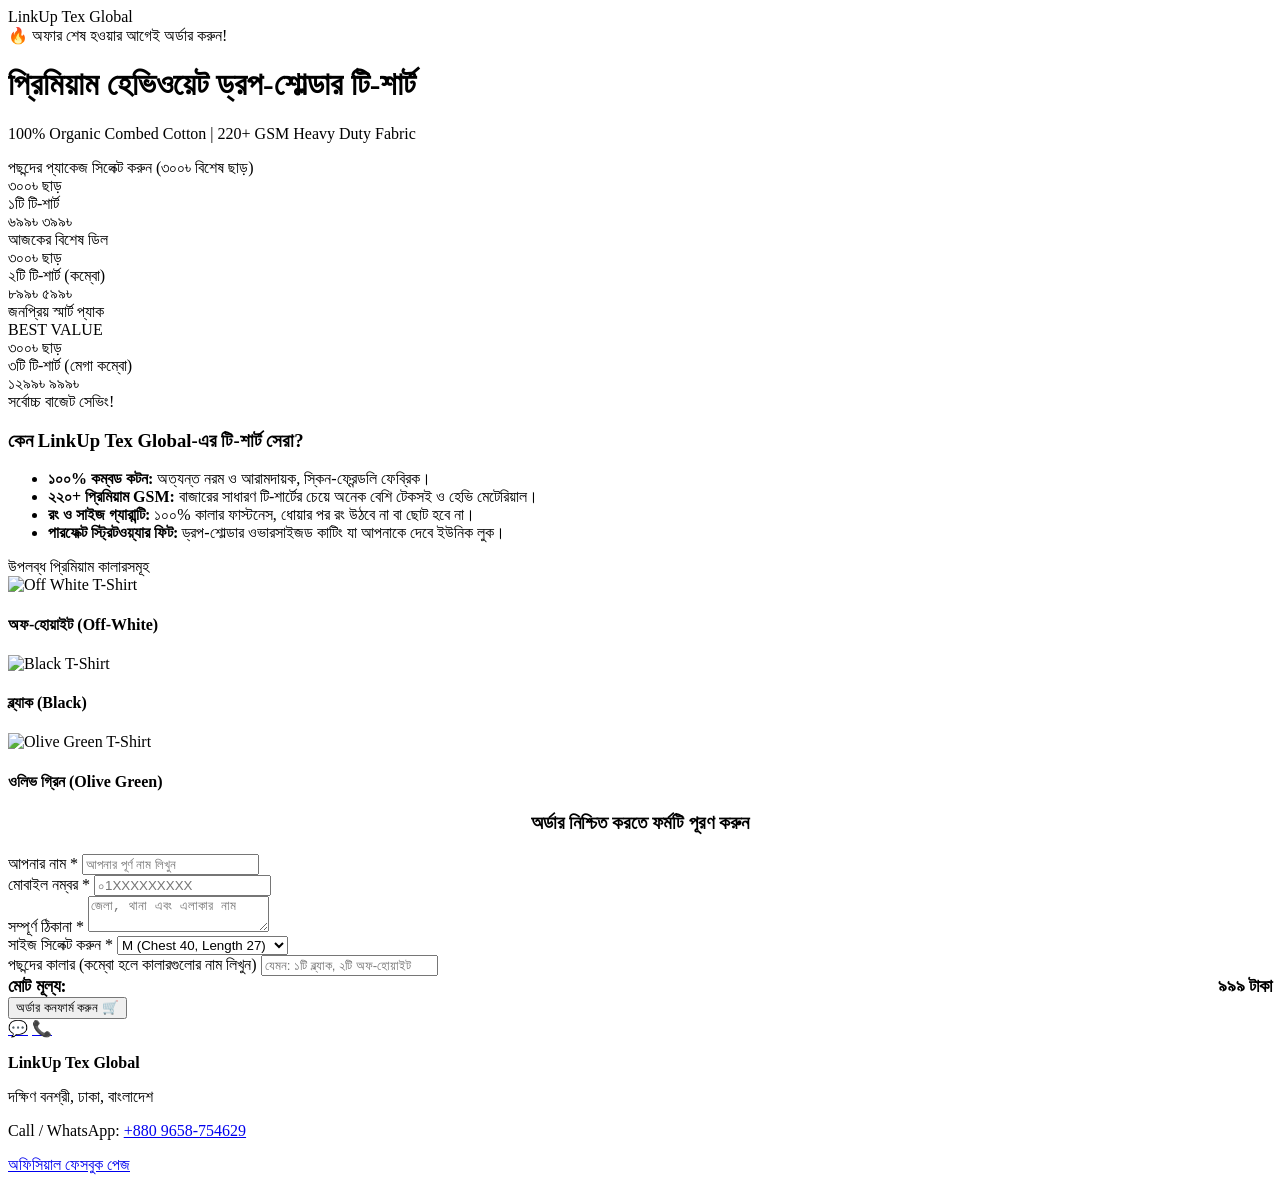
==== index.html @ 5db1b97b "Add files via upload" ====
<!DOCTYPE html>
<html lang="bn">
<head>
    <meta charset="UTF-8">
    <meta name="viewport" content="width=device-width, initial-scale=1.0">
    <title>LinkUp Tex Global | Premium Drop Shoulder T-Shirt</title>
    <link href="https://fonts.googleapis.com/css2?family=Hind+Siliguri:wght@400;600;700&display=swap" rel="stylesheet">
    <link rel="stylesheet" href="styles.css">
</head>
<body>

    <div class="header">
        <div class="logo">LinkUp Tex <span>Global</span></div>
    </div>

    <div class="hero">
        <span class="badge">🔥 অফার শেষ হওয়ার আগেই অর্ডার করুন!</span>
        <h1>প্রিমিয়াম হেভিওয়েট ড্রপ-শোল্ডার টি-শার্ট</h1>
        <p>100% Organic Combed Cotton | 220+ GSM Heavy Duty Fabric</p>
    </div>

    <div class="container">
        
        <!-- Offers Grid with Regular Price & Discount -->
        <div class="section-title">পছন্দের প্যাকেজ সিলেক্ট করুন (৩০০৳ বিশেষ ছাড়)</div>
        <div class="offers-grid">
            <div class="offer-card" onclick="selectOffer(1, 399, this)">
                <div class="discount-badge">৩০০৳ ছাড়</div>
                <div class="offer-title">১টি টি-শার্ট</div>
                <div class="price-box">
                    <span class="regular-price">৬৯৯৳</span>
                    <span class="offer-price">৩৯৯৳</span>
                </div>
                <div class="offer-save">আজকের বিশেষ ডিল</div>
            </div>

            <div class="offer-card" onclick="selectOffer(2, 599, this)">
                <div class="discount-badge">৩০০৳ ছাড়</div>
                <div class="offer-title">২টি টি-শার্ট (কম্বো)</div>
                <div class="price-box">
                    <span class="regular-price">৮৯৯৳</span>
                    <span class="offer-price">৫৯৯৳</span>
                </div>
                <div class="offer-save">জনপ্রিয় স্মার্ট প্যাক</div>
            </div>

            <div class="offer-card active" onclick="selectOffer(3, 999, this)">
                <div class="popular-tag">BEST VALUE</div>
                <div class="discount-badge">৩০০৳ ছাড়</div>
                <div class="offer-title">৩টি টি-শার্ট (মেগা কম্বো)</div>
                <div class="price-box">
                    <span class="regular-price">১২৯৯৳</span>
                    <span class="offer-price">৯৯৯৳</span>
                </div>
                <div class="offer-save">সর্বোচ্চ বাজেট সেভিং!</div>
            </div>
        </div>

        <!-- Product Features/Description -->
        <div class="features-box">
            <h3>কেন LinkUp Tex Global-এর টি-শার্ট সেরা?</h3>
            <ul class="feature-list">
                <li><b>১০০% কম্বড কটন:</b> অত্যন্ত নরম ও আরামদায়ক, স্কিন-ফ্রেন্ডলি ফেব্রিক।</li>
                <li><b>২২০+ প্রিমিয়াম GSM:</b> বাজারের সাধারণ টি-শার্টের চেয়ে অনেক বেশি টেকসই ও হেভি মেটেরিয়াল।</li>
                <li><b>রং ও সাইজ গ্যারান্টি:</b> ১০০% কালার ফাস্টনেস, ধোয়ার পর রং উঠবে না বা ছোট হবে না।</li>
                <li><b>পারফেক্ট স্ট্রিটওয়্যার ফিট:</b> ড্রপ-শোল্ডার ওভারসাইজড কাটিং যা আপনাকে দেবে ইউনিক লুক।</li>
            </ul>
        </div>

        <!-- Gallery -->
        <div class="section-title">উপলব্ধ প্রিমিয়াম কালারসমূহ</div>
        <div class="product-gallery">
            <div class="product-card">
                <img src="dropsholder.base.jpg" alt="Off White T-Shirt">
                <h4>অফ-হোয়াইট (Off-White)</h4>
            </div>
            <div class="product-card">
                <img src="dropsholder.black.jpg" alt="Black T-Shirt">
                <h4>ব্ল্যাক (Black)</h4>
            </div>
            <div class="product-card">
                <img src="dropsholder.olive.jpg" alt="Olive Green T-Shirt">
                <h4>ওলিভ গ্রিন (Olive Green)</h4>
            </div>
        </div>

        <!-- Order Form -->
        <div class="form-container" id="orderForm">
            <h3 style="text-align: center; color: var(--primary); margin-bottom: 20px;">অর্ডার নিশ্চিত করতে ফর্মটি পূরণ করুন</h3>
            <form onsubmit="sendToWhatsApp(event)">
                <div class="form-group">
                    <label>আপনার নাম *</label>
                    <input type="text" id="name" placeholder="আপনার পূর্ণ নাম লিখুন" required>
                </div>
                <div class="form-group">
                    <label>মোবাইল নম্বর *</label>
                    <input type="tel" id="phone" placeholder="০1XXXXXXXXX" required>
                </div>
                <div class="form-group">
                    <label>সম্পূর্ণ ঠিকানা *</label>
                    <textarea id="address" rows="2" placeholder="জেলা, থানা এবং এলাকার নাম" required></textarea>
                </div>
                <div class="form-group">
                    <label>সাইজ সিলেক্ট করুন *</label>
                    <select id="size" required>
                        <option value="M (Chest 40, Length 27)">M (Chest 40, Length 27)</option>
                        <option value="L (Chest 42, Length 28)">L (Chest 42, Length 28)</option>
                        <option value="XL (Chest 44, Length 29)">XL (Chest 44, Length 29)</option>
                    </select>
                </div>
                <div class="form-group">
                    <label>পছন্দের কালার (কম্বো হলে কালারগুলোর নাম লিখুন)</label>
                    <input type="text" id="colors" placeholder="যেমন: ১টি ব্ল্যাক, ২টি অফ-হোয়াইট" required>
                </div>

                <div class="summary-box">
                    <div style="display: flex; justify-content: space-between; font-weight: bold; font-size: 18px;">
                        <span>মোট মূল্য:</span>
                        <span id="totalPrice">৯৯৯ টাকা</span>
                    </div>
                </div>

                <button type="submit" class="btn-order">অর্ডার কনফার্ম করুন 🛒</button>
            </form>
        </div>
    </div>

    <!-- Floating Quick Buttons -->
    <div class="floating-buttons">
        <a href="https://wa.me/8809658754629" class="btn-float btn-whatsapp" target="_blank" title="WhatsApp Chat">💬</a>
        <a href="tel:+8809658754629" class="btn-float btn-call" title="Direct Call">📞</a>
    </div>

    <footer>
        <p><strong>LinkUp Tex Global</strong></p>
        <p>দক্ষিণ বনশ্রী, ঢাকা, বাংলাদেশ</p>
        <p>Call / WhatsApp: <a href="tel:+8809658754629">+880 9658-754629</a></p>
        <p style="margin-top: 10px;"><a href="https://www.facebook.com/rayhansikdarr" target="_blank">অফিসিয়াল ফেসবুক পেজ</a></p>
    </footer>

    <script src="script.js"></script>
</body>
</html>
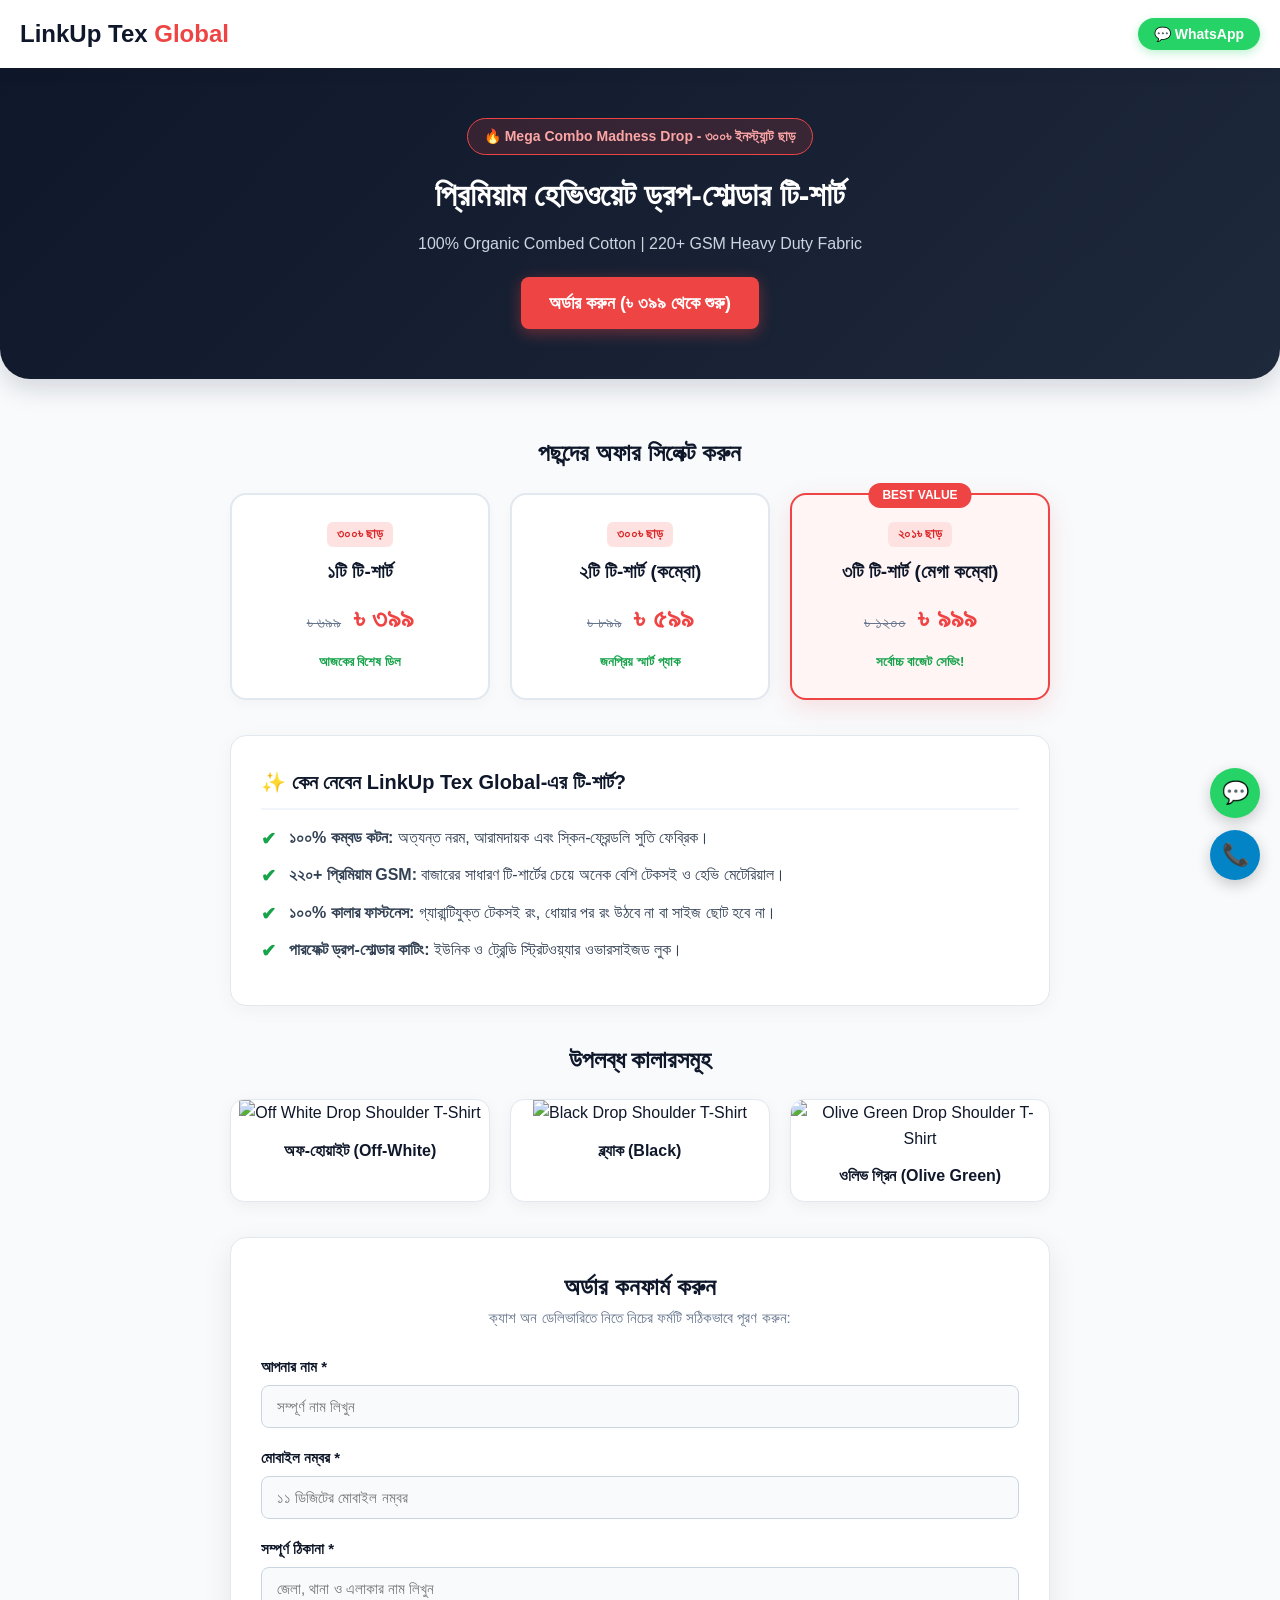
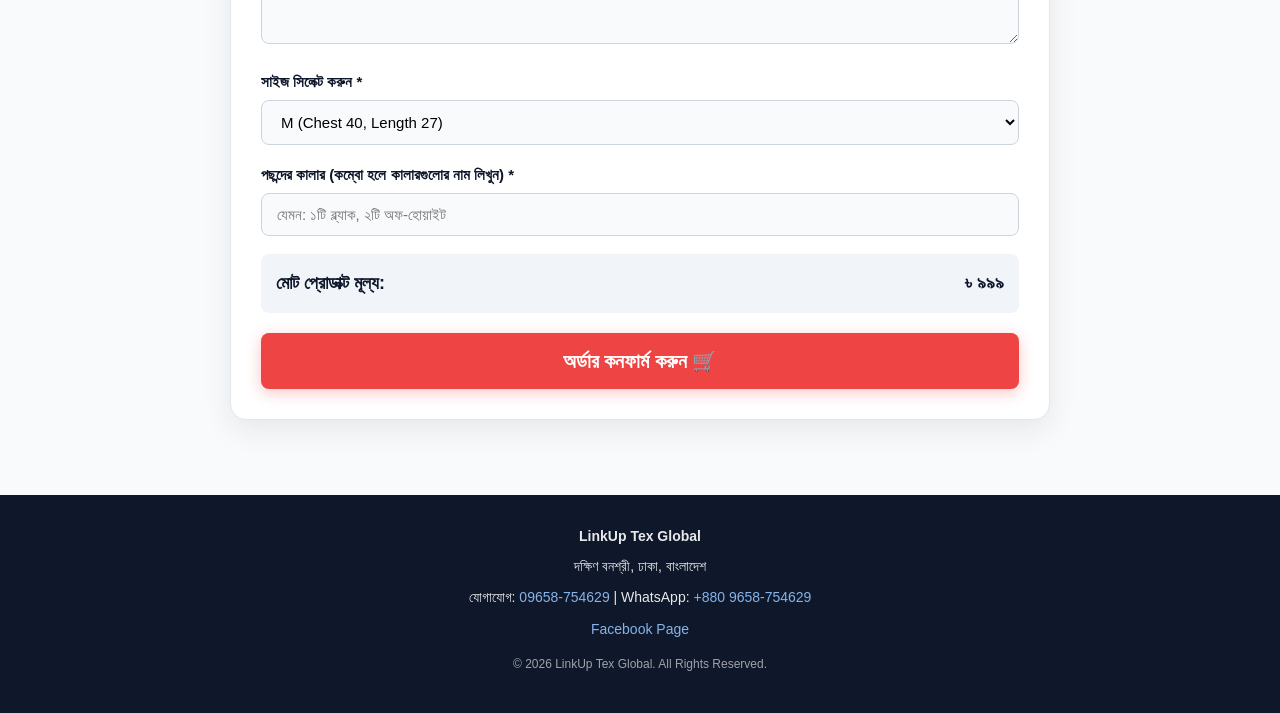
==== commit 67e505c8: "Update index.html" ====
--- a/index.html
+++ b/index.html
@@ -3,141 +3,447 @@
 <head>
     <meta charset="UTF-8">
     <meta name="viewport" content="width=device-width, initial-scale=1.0">
-    <title>LinkUp Tex Global | Premium Drop Shoulder T-Shirt</title>
+    <title>LinkUp Tex Global - Premium Drop Shoulder T-Shirt</title>
     <link href="https://fonts.googleapis.com/css2?family=Hind+Siliguri:wght@400;600;700&display=swap" rel="stylesheet">
-    <link rel="stylesheet" href="styles.css">
+    <style>
+        :root {
+            --primary: #0f172a;
+            --secondary: #1e293b;
+            --accent: #ef4444;
+            --accent-hover: #dc2626;
+            --success: #16a34a;
+            --light-bg: #f8fafc;
+            --card-bg: #ffffff;
+            --text-dark: #0f172a;
+            --text-muted: #64748b;
+        }
+
+        * { margin: 0; padding: 0; box-sizing: border-box; font-family: 'Hind Siliguri', sans-serif; }
+        body { background-color: var(--light-bg); color: var(--text-dark); line-height: 1.6; }
+
+        /* Navigation Bar */
+        .navbar {
+            background: #ffffff;
+            padding: 15px 20px;
+            display: flex;
+            justify-content: space-between;
+            align-items: center;
+            box-shadow: 0 4px 15px rgba(0, 0, 0, 0.05);
+            position: sticky;
+            top: 0;
+            z-index: 1000;
+        }
+        .logo { font-size: 24px; font-weight: 700; color: var(--primary); }
+        .logo span { color: var(--accent); }
+        .wa-btn {
+            background: #25D366;
+            color: white;
+            text-decoration: none;
+            padding: 8px 16px;
+            border-radius: 20px;
+            font-weight: 600;
+            font-size: 14px;
+            box-shadow: 0 3px 10px rgba(37, 211, 102, 0.3);
+            transition: 0.3s;
+        }
+        .wa-btn:hover { background: #1eb854; transform: translateY(-2px); }
+
+        /* Hero Section */
+        .hero {
+            background: linear-gradient(135deg, var(--primary), var(--secondary));
+            color: white;
+            text-align: center;
+            padding: 50px 20px;
+            border-bottom-left-radius: 30px;
+            border-bottom-right-radius: 30px;
+            box-shadow: 0 10px 25px rgba(15, 23, 42, 0.15);
+        }
+        .tagline {
+            background: rgba(239, 68, 68, 0.15);
+            color: #fca5a5;
+            border: 1px solid var(--accent);
+            padding: 6px 16px;
+            border-radius: 20px;
+            font-size: 14px;
+            font-weight: 600;
+            display: inline-block;
+            margin-bottom: 15px;
+        }
+        .hero h1 { font-size: 32px; font-weight: 700; margin-bottom: 10px; color: #ffffff; }
+        .hero p { font-size: 16px; color: #cbd5e1; margin-bottom: 20px; }
+        .btn-primary {
+            background: var(--accent);
+            color: white;
+            text-decoration: none;
+            padding: 12px 28px;
+            border-radius: 8px;
+            font-size: 18px;
+            font-weight: 700;
+            display: inline-block;
+            box-shadow: 0 4px 15px rgba(239, 68, 68, 0.4);
+            transition: 0.3s;
+        }
+        .btn-primary:hover { background: var(--accent-hover); transform: translateY(-2px); }
+
+        .container { max-width: 850px; margin: 0 auto; padding: 25px 15px; }
+
+        /* Offers Grid Section */
+        .section-title {
+            text-align: center;
+            font-size: 24px;
+            font-weight: 700;
+            margin: 30px 0 20px;
+            color: var(--primary);
+            position: relative;
+        }
+
+        .offers-grid {
+            display: grid;
+            grid-template-columns: repeat(auto-fit, minmax(240px, 1fr));
+            gap: 20px;
+            margin-bottom: 35px;
+        }
+        .offer-card {
+            background: var(--card-bg);
+            border: 2px solid #e2e8f0;
+            border-radius: 16px;
+            padding: 25px 15px;
+            text-align: center;
+            cursor: pointer;
+            transition: all 0.3s ease;
+            position: relative;
+            box-shadow: 0 4px 12px rgba(0,0,0,0.03);
+        }
+        .offer-card:hover { transform: translateY(-5px); box-shadow: 0 10px 20px rgba(0,0,0,0.08); }
+        .offer-card.active {
+            border-color: var(--accent);
+            background: #fff5f5;
+            box-shadow: 0 8px 25px rgba(239, 68, 68, 0.15);
+        }
+
+        .popular-badge {
+            position: absolute;
+            top: -12px;
+            left: 50%;
+            transform: translateX(-50%);
+            background: var(--accent);
+            color: white;
+            font-size: 12px;
+            padding: 3px 14px;
+            border-radius: 12px;
+            font-weight: 700;
+        }
+        .discount-tag {
+            background: #fee2e2;
+            color: #dc2626;
+            font-size: 13px;
+            font-weight: 700;
+            padding: 2px 10px;
+            border-radius: 6px;
+            display: inline-block;
+            margin-bottom: 10px;
+        }
+        .offer-title { font-size: 19px; font-weight: 700; color: var(--primary); }
+        .price-box { margin: 10px 0; }
+        .old-price { text-decoration: line-through; color: var(--text-muted); font-size: 16px; margin-right: 8px; }
+        .current-price { font-size: 28px; font-weight: 800; color: var(--accent); }
+        .offer-save { font-size: 13px; color: var(--success); font-weight: 700; }
+
+        /* Features Section */
+        .product-features {
+            background: var(--card-bg);
+            border-radius: 16px;
+            padding: 30px;
+            box-shadow: 0 4px 20px rgba(0,0,0,0.04);
+            margin-bottom: 35px;
+            border: 1px solid #e2e8f0;
+        }
+        .product-features h3 { font-size: 20px; color: var(--primary); margin-bottom: 15px; border-bottom: 2px solid #f1f5f9; padding-bottom: 10px; }
+        .product-features ul { list-style: none; }
+        .product-features ul li {
+            margin-bottom: 12px;
+            font-size: 16px;
+            position: relative;
+            padding-left: 28px;
+            color: #334155;
+        }
+        .product-features ul li::before {
+            content: "✔";
+            position: absolute;
+            left: 0;
+            color: var(--success);
+            font-weight: bold;
+            font-size: 18px;
+        }
+
+        /* Product Gallery */
+        .product-gallery { display: grid; grid-template-columns: repeat(auto-fit, minmax(220px, 1fr)); gap: 20px; margin-bottom: 35px; }
+        .product-card {
+            background: var(--card-bg);
+            border-radius: 14px;
+            overflow: hidden;
+            box-shadow: 0 4px 15px rgba(0,0,0,0.05);
+            text-align: center;
+            border: 1px solid #e2e8f0;
+            transition: 0.3s;
+        }
+        .product-card:hover { transform: translateY(-3px); }
+        .product-card img { width: 100%; height: 280px; object-fit: cover; }
+        .product-card h4 { padding: 12px; font-size: 16px; font-weight: 600; color: var(--primary); }
+
+        /* Order Form Section */
+        .order-section {
+            background: var(--card-bg);
+            border-radius: 16px;
+            padding: 30px;
+            box-shadow: 0 10px 30px rgba(0,0,0,0.08);
+            border: 1px solid #e2e8f0;
+        }
+        .order-section h2 { text-align: center; color: var(--primary); font-size: 24px; font-weight: 700; }
+        .order-section p { text-align: center; color: var(--text-muted); margin-bottom: 25px; font-size: 15px; }
+
+        .order-form label { display: block; font-weight: 600; margin-bottom: 6px; font-size: 15px; color: var(--primary); }
+        .order-form input, .order-form select, .order-form textarea {
+            width: 100%;
+            padding: 12px 15px;
+            margin-bottom: 18px;
+            border: 1px solid #cbd5e1;
+            border-radius: 8px;
+            font-size: 15px;
+            outline: none;
+            transition: 0.3s;
+            background: #f8fafc;
+        }
+        .order-form input:focus, .order-form select:focus, .order-form textarea:focus {
+            border-color: var(--secondary);
+            background: #fff;
+            box-shadow: 0 0 0 3px rgba(30, 41, 59, 0.1);
+        }
+
+        .price-summary {
+            background: #f1f5f9;
+            padding: 15px;
+            border-radius: 8px;
+            margin-bottom: 20px;
+            display: flex;
+            justify-content: space-between;
+            align-items: center;
+            font-weight: 700;
+            font-size: 18px;
+            color: var(--primary);
+        }
+
+        .submit-btn {
+            width: 100%;
+            background: var(--accent);
+            color: white;
+            border: none;
+            padding: 16px;
+            font-size: 20px;
+            font-weight: 700;
+            border-radius: 8px;
+            cursor: pointer;
+            box-shadow: 0 4px 15px rgba(239, 68, 68, 0.3);
+            transition: 0.3s;
+        }
+        .submit-btn:hover { background: var(--accent-hover); transform: translateY(-2px); }
+
+        /* Floating Contact Buttons */
+        .floating-buttons { position: fixed; bottom: 20px; right: 20px; display: flex; flex-direction: column; gap: 12px; z-index: 999; }
+        .btn-float {
+            width: 50px;
+            height: 50px;
+            border-radius: 50%;
+            display: flex;
+            align-items: center;
+            justify-content: center;
+            color: white;
+            text-decoration: none;
+            font-size: 22px;
+            box-shadow: 0 5px 15px rgba(0,0,0,0.2);
+            transition: 0.3s;
+        }
+        .btn-float:hover { transform: scale(1.1); }
+        .btn-whatsapp-float { background: #25D366; }
+        .btn-call-float { background: #0284c7; }
+
+        /* Footer */
+        footer { text-align: center; padding: 30px 20px; background: var(--primary); color: white; margin-top: 50px; font-size: 14px; }
+        footer a { color: #93c5fd; text-decoration: none; }
+        footer p { margin-bottom: 8px; opacity: 0.9; }
+    </style>
 </head>
 <body>
 
-    <div class="header">
+    <!-- নেভিগেশন বার -->
+    <header class="navbar">
         <div class="logo">LinkUp Tex <span>Global</span></div>
-    </div>
-
-    <div class="hero">
-        <span class="badge">🔥 অফার শেষ হওয়ার আগেই অর্ডার করুন!</span>
+        <div class="contact-btn">
+            <a href="https://wa.me/8809658754629" target="_blank" class="wa-btn">💬 WhatsApp</a>
+        </div>
+    </header>
+
+    <!-- হিরো সেকশন -->
+    <section class="hero">
+        <span class="tagline">🔥 Mega Combo Madness Drop - ৩০০৳ ইনস্ট্যান্ট ছাড়</span>
         <h1>প্রিমিয়াম হেভিওয়েট ড্রপ-শোল্ডার টি-শার্ট</h1>
         <p>100% Organic Combed Cotton | 220+ GSM Heavy Duty Fabric</p>
-    </div>
+        <a href="#order" class="btn-primary">অর্ডার করুন (৳ ৩৯৯ থেকে শুরু)</a>
+    </section>
 
     <div class="container">
         
-        <!-- Offers Grid with Regular Price & Discount -->
-        <div class="section-title">পছন্দের প্যাকেজ সিলেক্ট করুন (৩০০৳ বিশেষ ছাড়)</div>
+        <!-- অফার সিলেক্টর সেকশন -->
+        <div class="section-title">পছন্দের অফার সিলেক্ট করুন</div>
         <div class="offers-grid">
             <div class="offer-card" onclick="selectOffer(1, 399, this)">
-                <div class="discount-badge">৩০০৳ ছাড়</div>
+                <div class="discount-tag">৩০০৳ ছাড়</div>
                 <div class="offer-title">১টি টি-শার্ট</div>
                 <div class="price-box">
-                    <span class="regular-price">৬৯৯৳</span>
-                    <span class="offer-price">৩৯৯৳</span>
+                    <span class="old-price">৳ ৬৯৯</span>
+                    <span class="current-price">৳ ৩৯৯</span>
                 </div>
                 <div class="offer-save">আজকের বিশেষ ডিল</div>
             </div>
 
             <div class="offer-card" onclick="selectOffer(2, 599, this)">
-                <div class="discount-badge">৩০০৳ ছাড়</div>
+                <div class="discount-tag">৩০০৳ ছাড়</div>
                 <div class="offer-title">২টি টি-শার্ট (কম্বো)</div>
                 <div class="price-box">
-                    <span class="regular-price">৮৯৯৳</span>
-                    <span class="offer-price">৫৯৯৳</span>
+                    <span class="old-price">৳ ৮৯৯</span>
+                    <span class="current-price">৳ ৫৯৯</span>
                 </div>
-                <div class="offer-save">জনপ্রিয় স্মার্ট প্যাক</div>
+                <div class="offer-save">জনপ্রিয় স্মার্ট প্যাক</div>
             </div>
 
             <div class="offer-card active" onclick="selectOffer(3, 999, this)">
-                <div class="popular-tag">BEST VALUE</div>
-                <div class="discount-badge">৩০০৳ ছাড়</div>
+                <div class="popular-badge">BEST VALUE</div>
+                <div class="discount-tag">২০১৳ ছাড়</div>
                 <div class="offer-title">৩টি টি-শার্ট (মেগা কম্বো)</div>
                 <div class="price-box">
-                    <span class="regular-price">১২৯৯৳</span>
-                    <span class="offer-price">৯৯৯৳</span>
+                    <span class="old-price">৳ ১২০০</span>
+                    <span class="current-price">৳ ৯৯৯</span>
                 </div>
                 <div class="offer-save">সর্বোচ্চ বাজেট সেভিং!</div>
             </div>
         </div>
 
-        <!-- Product Features/Description -->
-        <div class="features-box">
-            <h3>কেন LinkUp Tex Global-এর টি-শার্ট সেরা?</h3>
-            <ul class="feature-list">
-                <li><b>১০০% কম্বড কটন:</b> অত্যন্ত নরম ও আরামদায়ক, স্কিন-ফ্রেন্ডলি ফেব্রিক।</li>
-                <li><b>২২০+ প্রিমিয়াম GSM:</b> বাজারের সাধারণ টি-শার্টের চেয়ে অনেক বেশি টেকসই ও হেভি মেটেরিয়াল।</li>
-                <li><b>রং ও সাইজ গ্যারান্টি:</b> ১০০% কালার ফাস্টনেস, ধোয়ার পর রং উঠবে না বা ছোট হবে না।</li>
-                <li><b>পারফেক্ট স্ট্রিটওয়্যার ফিট:</b> ড্রপ-শোল্ডার ওভারসাইজড কাটিং যা আপনাকে দেবে ইউনিক লুক।</li>
+        <!-- প্রোডাক্ট বৈশিষ্ট্য সেকশন -->
+        <div class="product-features">
+            <h3>✨ কেন নেবেন LinkUp Tex Global-এর টি-শার্ট?</h3>
+            <ul>
+                <li><strong>১০০% কম্বড কটন:</strong> অত্যন্ত নরম, আরামদায়ক এবং স্কিন-ফ্রেন্ডলি সুতি ফেব্রিক।</li>
+                <li><strong>২২০+ প্রিমিয়াম GSM:</strong> বাজারের সাধারণ টি-শার্টের চেয়ে অনেক বেশি টেকসই ও হেভি মেটেরিয়াল।</li>
+                <li><strong>১০০% কালার ফাস্টনেস:</strong> গ্যারান্টিযুক্ত টেকসই রং, ধোয়ার পর রং উঠবে না বা সাইজ ছোট হবে না।</li>
+                <li><strong>পারফেক্ট ড্রপ-শোল্ডার কাটিং:</strong> ইউনিক ও ট্রেন্ডি স্ট্রিটওয়্যার ওভারসাইজড লুক।</li>
             </ul>
         </div>
 
-        <!-- Gallery -->
-        <div class="section-title">উপলব্ধ প্রিমিয়াম কালারসমূহ</div>
+        <!-- প্রিমিয়াম কালার গ্যালারি -->
+        <div class="section-title">উপলব্ধ কালারসমূহ</div>
         <div class="product-gallery">
             <div class="product-card">
-                <img src="dropsholder.base.jpg" alt="Off White T-Shirt">
+                <img src="dropsholder.base.jpg" alt="Off White Drop Shoulder T-Shirt">
                 <h4>অফ-হোয়াইট (Off-White)</h4>
             </div>
             <div class="product-card">
-                <img src="dropsholder.black.jpg" alt="Black T-Shirt">
+                <img src="dropsholder.black.jpg" alt="Black Drop Shoulder T-Shirt">
                 <h4>ব্ল্যাক (Black)</h4>
             </div>
             <div class="product-card">
-                <img src="dropsholder.olive.jpg" alt="Olive Green T-Shirt">
+                <img src="dropsholder.olive.jpg" alt="Olive Green Drop Shoulder T-Shirt">
                 <h4>ওলিভ গ্রিন (Olive Green)</h4>
             </div>
         </div>
 
-        <!-- Order Form -->
-        <div class="form-container" id="orderForm">
-            <h3 style="text-align: center; color: var(--primary); margin-bottom: 20px;">অর্ডার নিশ্চিত করতে ফর্মটি পূরণ করুন</h3>
-            <form onsubmit="sendToWhatsApp(event)">
-                <div class="form-group">
-                    <label>আপনার নাম *</label>
-                    <input type="text" id="name" placeholder="আপনার পূর্ণ নাম লিখুন" required>
+        <!-- অর্ডার ফর্ম সেকশন -->
+        <section class="order-section" id="order">
+            <h2>অর্ডার কনফার্ম করুন</h2>
+            <p>ক্যাশ অন ডেলিভারিতে নিতে নিচের ফর্মটি সঠিকভাবে পূরণ করুন:</p>
+
+            <form onsubmit="sendToWhatsApp(event)" class="order-form">
+                <label for="name">আপনার নাম *</label>
+                <input type="text" id="name" placeholder="সম্পূর্ণ নাম লিখুন" required>
+
+                <label for="phone">মোবাইল নম্বর *</label>
+                <input type="tel" id="phone" placeholder="১১ ডিজিটের মোবাইল নম্বর" required>
+
+                <label for="address">সম্পূর্ণ ঠিকানা *</label>
+                <textarea id="address" rows="3" placeholder="জেলা, থানা ও এলাকার নাম লিখুন" required></textarea>
+
+                <label for="size">সাইজ সিলেক্ট করুন *</label>
+                <select id="size" required>
+                    <option value="M (Chest 40, Length 27)">M (Chest 40, Length 27)</option>
+                    <option value="L (Chest 42, Length 28)">L (Chest 42, Length 28)</option>
+                    <option value="XL (Chest 44, Length 29)">XL (Chest 44, Length 29)</option>
+                </select>
+
+                <label for="colors">পছন্দের কালার (কম্বো হলে কালারগুলোর নাম লিখুন) *</label>
+                <input type="text" id="colors" placeholder="যেমন: ১টি ব্ল্যাক, ২টি অফ-হোয়াইট" required>
+
+                <div class="price-summary">
+                    <span>মোট প্রোডাক্ট মূল্য:</span>
+                    <span id="totalPrice">৳ ৯৯৯</span>
                 </div>
-                <div class="form-group">
-                    <label>মোবাইল নম্বর *</label>
-                    <input type="tel" id="phone" placeholder="০1XXXXXXXXX" required>
-                </div>
-                <div class="form-group">
-                    <label>সম্পূর্ণ ঠিকানা *</label>
-                    <textarea id="address" rows="2" placeholder="জেলা, থানা এবং এলাকার নাম" required></textarea>
-                </div>
-                <div class="form-group">
-                    <label>সাইজ সিলেক্ট করুন *</label>
-                    <select id="size" required>
-                        <option value="M (Chest 40, Length 27)">M (Chest 40, Length 27)</option>
-                        <option value="L (Chest 42, Length 28)">L (Chest 42, Length 28)</option>
-                        <option value="XL (Chest 44, Length 29)">XL (Chest 44, Length 29)</option>
-                    </select>
-                </div>
-                <div class="form-group">
-                    <label>পছন্দের কালার (কম্বো হলে কালারগুলোর নাম লিখুন)</label>
-                    <input type="text" id="colors" placeholder="যেমন: ১টি ব্ল্যাক, ২টি অফ-হোয়াইট" required>
-                </div>
-
-                <div class="summary-box">
-                    <div style="display: flex; justify-content: space-between; font-weight: bold; font-size: 18px;">
-                        <span>মোট মূল্য:</span>
-                        <span id="totalPrice">৯৯৯ টাকা</span>
-                    </div>
-                </div>
-
-                <button type="submit" class="btn-order">অর্ডার কনফার্ম করুন 🛒</button>
+
+                <button type="submit" class="submit-btn">অর্ডার কনফার্ম করুন 🛒</button>
             </form>
-        </div>
+        </section>
+
     </div>
 
-    <!-- Floating Quick Buttons -->
+    <!-- ফ্লোটিং বাটনসমূহ -->
     <div class="floating-buttons">
-        <a href="https://wa.me/8809658754629" class="btn-float btn-whatsapp" target="_blank" title="WhatsApp Chat">💬</a>
-        <a href="tel:+8809658754629" class="btn-float btn-call" title="Direct Call">📞</a>
+        <a href="https://wa.me/8809658754629" class="btn-float btn-whatsapp-float" target="_blank" title="WhatsApp Chat">💬</a>
+        <a href="tel:+8809658754629" class="btn-float btn-call-float" title="Direct Call">📞</a>
     </div>
 
+    <!-- ফুটার -->
     <footer>
         <p><strong>LinkUp Tex Global</strong></p>
         <p>দক্ষিণ বনশ্রী, ঢাকা, বাংলাদেশ</p>
-        <p>Call / WhatsApp: <a href="tel:+8809658754629">+880 9658-754629</a></p>
-        <p style="margin-top: 10px;"><a href="https://www.facebook.com/rayhansikdarr" target="_blank">অফিসিয়াল ফেসবুক পেজ</a></p>
+        <p>যোগাযোগ: <a href="tel:+8809658754629">09658-754629</a> | WhatsApp: <a href="https://wa.me/8809658754629">+880 9658-754629</a></p>
+        <p style="margin-top: 10px;">
+            <a href="https://www.facebook.com/rayhansikdarr" target="_blank">Facebook Page</a>
+        </p>
+        <p style="margin-top: 15px; font-size: 12px; opacity: 0.6;">© 2026 LinkUp Tex Global. All Rights Reserved.</p>
     </footer>
 
-    <script src="script.js"></script>
+    <script>
+        let selectedQty = 3;
+        let selectedPrice = 999;
+
+        function selectOffer(qty, price, element) {
+            selectedQty = qty;
+            selectedPrice = price;
+            
+            document.querySelectorAll('.offer-card').forEach(card => card.classList.remove('active'));
+            element.classList.add('active');
+            
+            document.getElementById('totalPrice').innerText = '৳ ' + price;
+        }
+
+        function sendToWhatsApp(e) {
+            e.preventDefault();
+            
+            const name = document.getElementById('name').value;
+            const phone = document.getElementById('phone').value;
+            const address = document.getElementById('address').value;
+            const size = document.getElementById('size').value;
+            const colors = document.getElementById('colors').value;
+
+            const whatsappNumber = "8809658754629";
+            
+            const message = `*নতুন অর্ডার (LinkUp Tex Global)*%0A%0A` +
+                `*নাম:* ${encodeURIComponent(name)}%0A` +
+                `*ফোন নম্বর:* ${encodeURIComponent(phone)}%0A` +
+                `*ঠিকানা:* ${encodeURIComponent(address)}%0A` +
+                `*প্যাকেজ:* ${selectedQty} টি টি-শার্ট (মূল্য: ৳${selectedPrice})%0A` +
+                `*সাইজ:* ${encodeURIComponent(size)}%0A` +
+                `*কালার পছন্দ:* ${encodeURIComponent(colors)}`;
+
+            window.open(`https://wa.me/${whatsappNumber}?text=${message}`, '_blank');
+        }
+    </script>
 </body>
-</html>+</html>
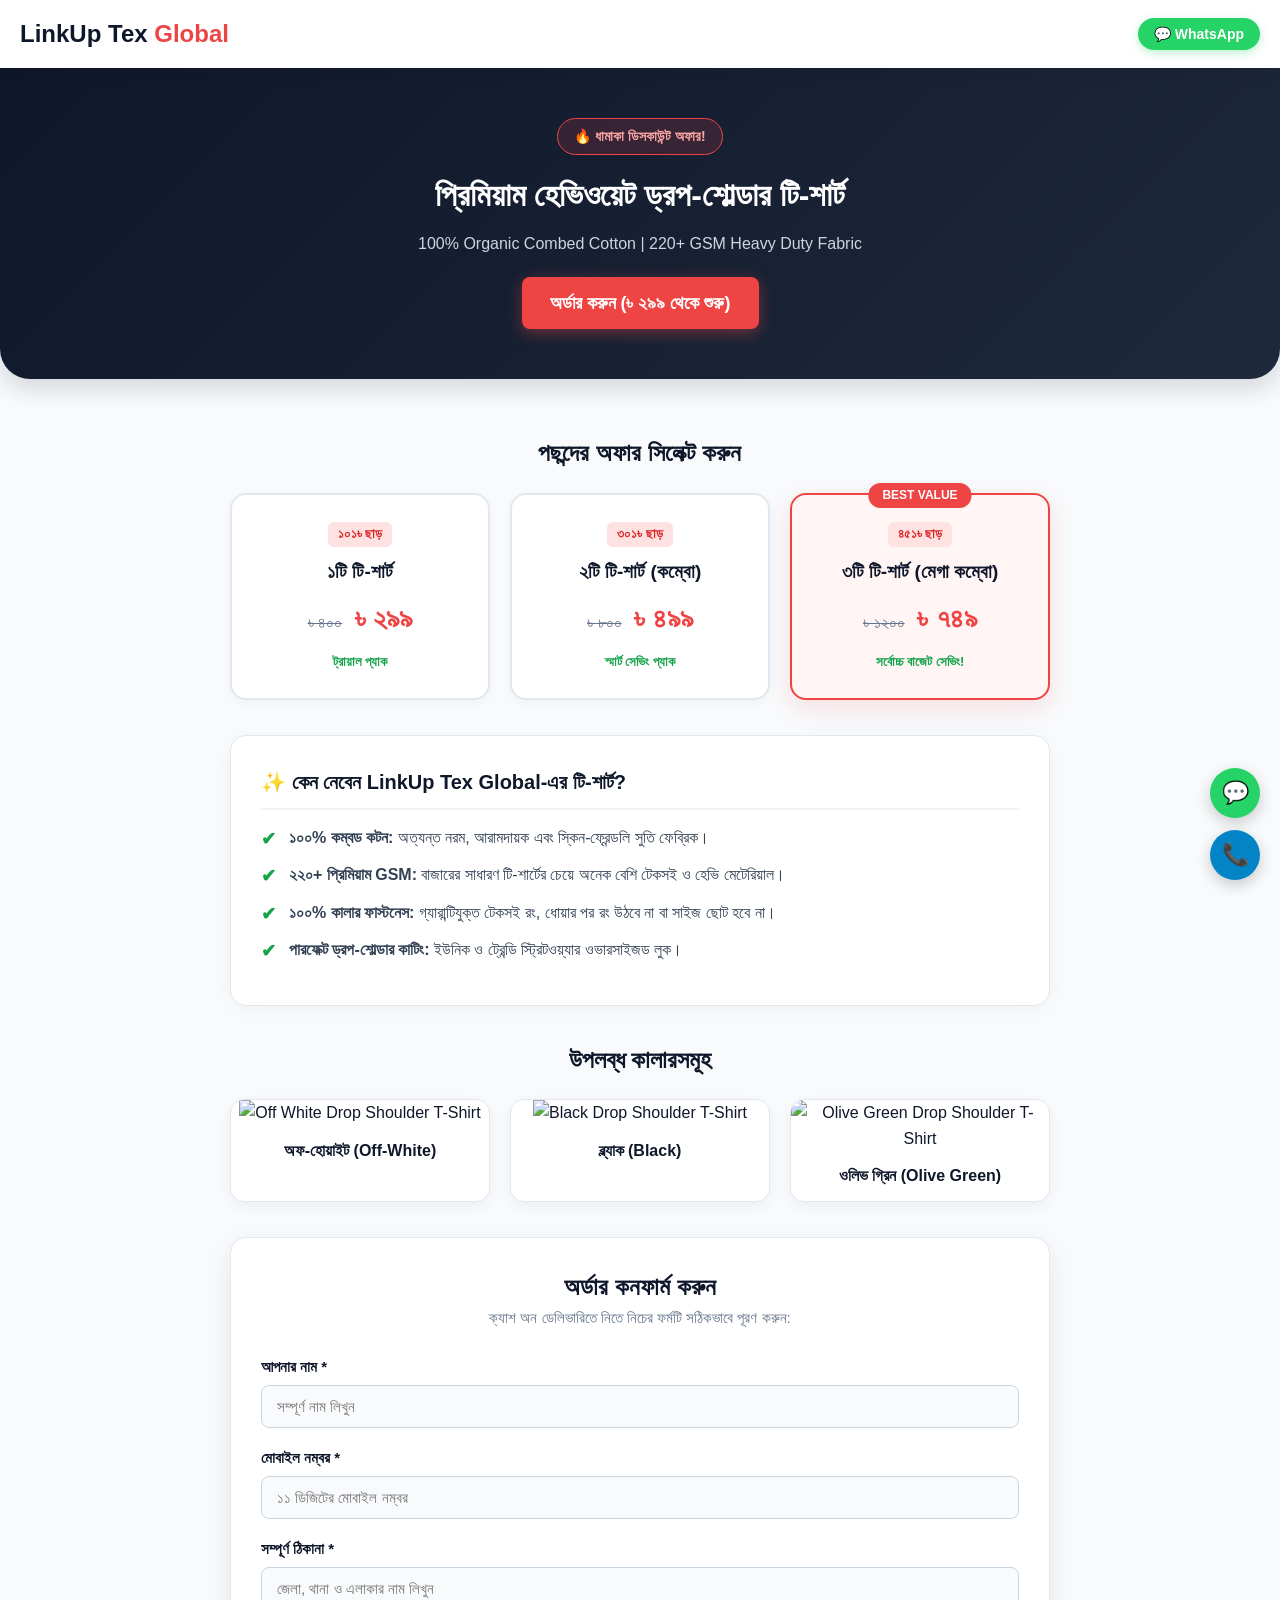
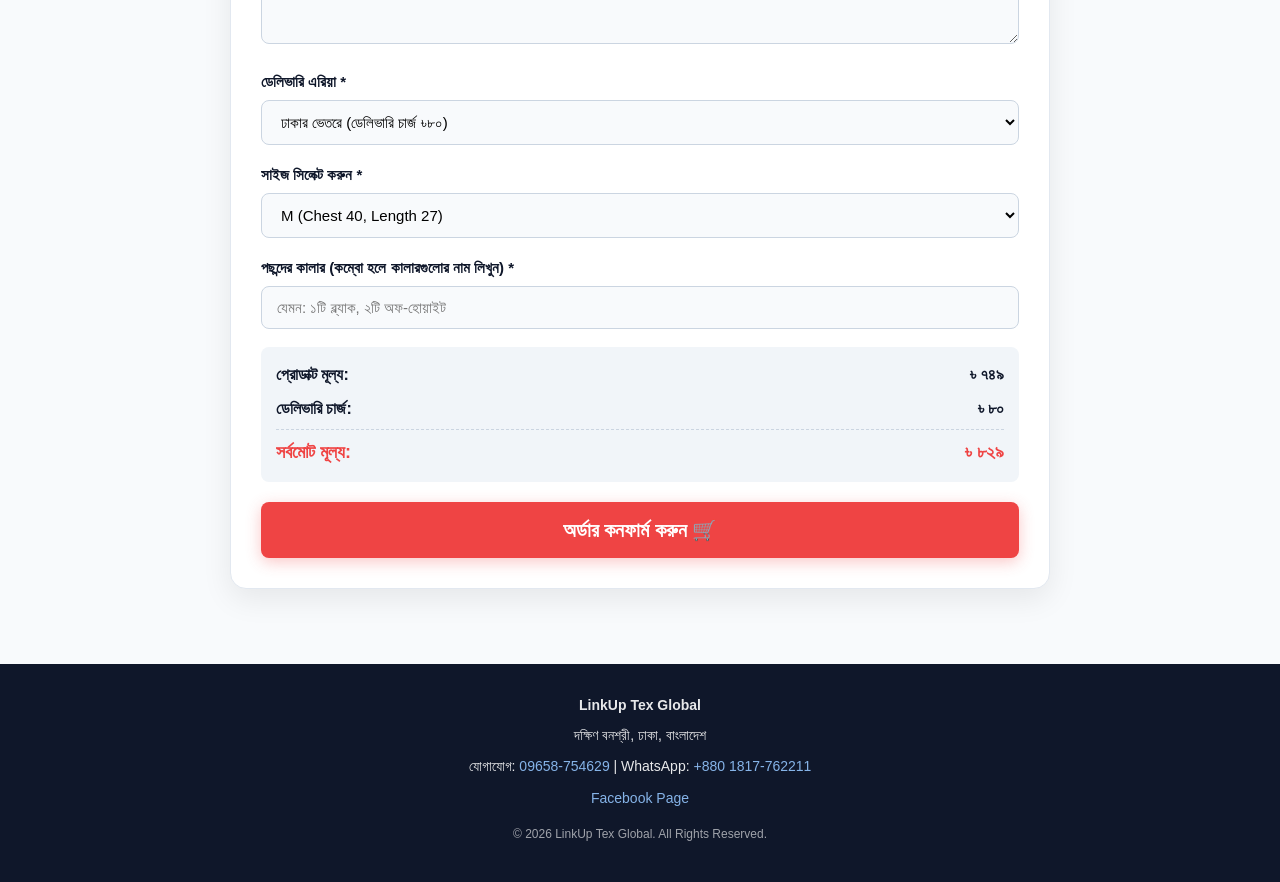
==== commit 63d5d435: "Update index.html" ====
--- a/index.html
+++ b/index.html
@@ -94,7 +94,6 @@
             font-weight: 700;
             margin: 30px 0 20px;
             color: var(--primary);
-            position: relative;
         }
 
         .offers-grid {
@@ -225,13 +224,12 @@
             padding: 15px;
             border-radius: 8px;
             margin-bottom: 20px;
-            display: flex;
-            justify-content: space-between;
-            align-items: center;
-            font-weight: 700;
-            font-size: 18px;
+            font-weight: 700;
+            font-size: 16px;
             color: var(--primary);
         }
+        .summary-row { display: flex; justify-content: space-between; margin-bottom: 8px; }
+        .summary-row.total { font-size: 18px; color: var(--accent); border-top: 1px dashed #cbd5e1; padding-top: 8px; margin-bottom: 0; }
 
         .submit-btn {
             width: 100%;
@@ -285,10 +283,10 @@
 
     <!-- হিরো সেকশন -->
     <section class="hero">
-        <span class="tagline">🔥 Mega Combo Madness Drop - ৩০০৳ ইনস্ট্যান্ট ছাড়</span>
+        <span class="tagline">🔥 ধামাকা ডিসকাউন্ট অফার!</span>
         <h1>প্রিমিয়াম হেভিওয়েট ড্রপ-শোল্ডার টি-শার্ট</h1>
         <p>100% Organic Combed Cotton | 220+ GSM Heavy Duty Fabric</p>
-        <a href="#order" class="btn-primary">অর্ডার করুন (৳ ৩৯৯ থেকে শুরু)</a>
+        <a href="#order" class="btn-primary">অর্ডার করুন (৳ ২৯৯ থেকে শুরু)</a>
     </section>
 
     <div class="container">
@@ -296,33 +294,33 @@
         <!-- অফার সিলেক্টর সেকশন -->
         <div class="section-title">পছন্দের অফার সিলেক্ট করুন</div>
         <div class="offers-grid">
-            <div class="offer-card" onclick="selectOffer(1, 399, this)">
-                <div class="discount-tag">৩০০৳ ছাড়</div>
+            <div class="offer-card" onclick="selectOffer(1, 299, this)">
+                <div class="discount-tag">১০১৳ ছাড়</div>
                 <div class="offer-title">১টি টি-শার্ট</div>
                 <div class="price-box">
-                    <span class="old-price">৳ ৬৯৯</span>
-                    <span class="current-price">৳ ৩৯৯</span>
+                    <span class="old-price">৳ ৪০০</span>
+                    <span class="current-price">৳ ২৯৯</span>
                 </div>
-                <div class="offer-save">আজকের বিশেষ ডিল</div>
-            </div>
-
-            <div class="offer-card" onclick="selectOffer(2, 599, this)">
-                <div class="discount-tag">৩০০৳ ছাড়</div>
+                <div class="offer-save">ট্রায়াল প্যাক</div>
+            </div>
+
+            <div class="offer-card" onclick="selectOffer(2, 499, this)">
+                <div class="discount-tag">৩০১৳ ছাড়</div>
                 <div class="offer-title">২টি টি-শার্ট (কম্বো)</div>
                 <div class="price-box">
-                    <span class="old-price">৳ ৮৯৯</span>
-                    <span class="current-price">৳ ৫৯৯</span>
+                    <span class="old-price">৳ ৮০০</span>
+                    <span class="current-price">৳ ৪৯৯</span>
                 </div>
-                <div class="offer-save">জনপ্রিয় স্মার্ট প্যাক</div>
-            </div>
-
-            <div class="offer-card active" onclick="selectOffer(3, 999, this)">
+                <div class="offer-save">স্মার্ট সেভিং প্যাক</div>
+            </div>
+
+            <div class="offer-card active" onclick="selectOffer(3, 749, this)">
                 <div class="popular-badge">BEST VALUE</div>
-                <div class="discount-tag">২০১৳ ছাড়</div>
+                <div class="discount-tag">৪৫১৳ ছাড়</div>
                 <div class="offer-title">৩টি টি-শার্ট (মেগা কম্বো)</div>
                 <div class="price-box">
                     <span class="old-price">৳ ১২০০</span>
-                    <span class="current-price">৳ ৯৯৯</span>
+                    <span class="current-price">৳ ৭৪৯</span>
                 </div>
                 <div class="offer-save">সর্বোচ্চ বাজেট সেভিং!</div>
             </div>
@@ -343,15 +341,15 @@
         <div class="section-title">উপলব্ধ কালারসমূহ</div>
         <div class="product-gallery">
             <div class="product-card">
-                <img src="dropsholder.base.jpg" alt="Off White Drop Shoulder T-Shirt">
+                <img src="https://images.unsplash.com/photo-1521572267360-ee0c2909d518?w=500&auto=format&fit=crop" alt="Off White Drop Shoulder T-Shirt">
                 <h4>অফ-হোয়াইট (Off-White)</h4>
             </div>
             <div class="product-card">
-                <img src="dropsholder.black.jpg" alt="Black Drop Shoulder T-Shirt">
+                <img src="https://images.unsplash.com/photo-1583743814966-8936f5b7be1a?w=500&auto=format&fit=crop" alt="Black Drop Shoulder T-Shirt">
                 <h4>ব্ল্যাক (Black)</h4>
             </div>
             <div class="product-card">
-                <img src="dropsholder.olive.jpg" alt="Olive Green Drop Shoulder T-Shirt">
+                <img src="https://images.unsplash.com/photo-1618354691373-d851c5c3a990?w=500&auto=format&fit=crop" alt="Olive Green Drop Shoulder T-Shirt">
                 <h4>ওলিভ গ্রিন (Olive Green)</h4>
             </div>
         </div>
@@ -370,6 +368,12 @@
 
                 <label for="address">সম্পূর্ণ ঠিকানা *</label>
                 <textarea id="address" rows="3" placeholder="জেলা, থানা ও এলাকার নাম লিখুন" required></textarea>
+
+                <label for="area">ডেলিভারি এরিয়া *</label>
+                <select id="area" onchange="updateDeliveryCharge()" required>
+                    <option value="80">ঢাকার ভেতরে (ডেলিভারি চার্জ ৳৮০)</option>
+                    <option value="150">ঢাকার বাইরে (ডেলিভারি চার্জ ৳১৫০)</option>
+                </select>
 
                 <label for="size">সাইজ সিলেক্ট করুন *</label>
                 <select id="size" required>
@@ -382,8 +386,18 @@
                 <input type="text" id="colors" placeholder="যেমন: ১টি ব্ল্যাক, ২টি অফ-হোয়াইট" required>
 
                 <div class="price-summary">
-                    <span>মোট প্রোডাক্ট মূল্য:</span>
-                    <span id="totalPrice">৳ ৯৯৯</span>
+                    <div class="summary-row">
+                        <span>প্রোডাক্ট মূল্য:</span>
+                        <span id="productPrice">৳ ৭৪৯</span>
+                    </div>
+                    <div class="summary-row">
+                        <span>ডেলিভারি চার্জ:</span>
+                        <span id="deliveryCharge">৳ ৮০</span>
+                    </div>
+                    <div class="summary-row total">
+                        <span>সর্বমোট মূল্য:</span>
+                        <span id="grandTotal">৳ ৮২৯</span>
+                    </div>
                 </div>
 
                 <button type="submit" class="submit-btn">অর্ডার কনফার্ম করুন 🛒</button>
@@ -394,7 +408,7 @@
 
     <!-- ফ্লোটিং বাটনসমূহ -->
     <div class="floating-buttons">
-        <a href="https://wa.me/8809658754629" class="btn-float btn-whatsapp-float" target="_blank" title="WhatsApp Chat">💬</a>
+        <a href="https://wa.me/8801817762211" class="btn-float btn-whatsapp-float" target="_blank" title="WhatsApp Chat">💬</a>
         <a href="tel:+8809658754629" class="btn-float btn-call-float" title="Direct Call">📞</a>
     </div>
 
@@ -402,16 +416,16 @@
     <footer>
         <p><strong>LinkUp Tex Global</strong></p>
         <p>দক্ষিণ বনশ্রী, ঢাকা, বাংলাদেশ</p>
-        <p>যোগাযোগ: <a href="tel:+8809658754629">09658-754629</a> | WhatsApp: <a href="https://wa.me/8809658754629">+880 9658-754629</a></p>
+        <p>যোগাযোগ: <a href="tel:+8809658754629">09658-754629</a> | WhatsApp: <a href="https://wa.me/8801817762211">+880 1817-762211</a></p>
         <p style="margin-top: 10px;">
-            <a href="https://www.facebook.com/rayhansikdarr" target="_blank">Facebook Page</a>
+            <a href="https://www.facebook.com/linkuptexglobal" target="_blank">Facebook Page</a>
         </p>
         <p style="margin-top: 15px; font-size: 12px; opacity: 0.6;">© 2026 LinkUp Tex Global. All Rights Reserved.</p>
     </footer>
 
     <script>
         let selectedQty = 3;
-        let selectedPrice = 999;
+        let selectedPrice = 749;
 
         function selectOffer(qty, price, element) {
             selectedQty = qty;
@@ -420,7 +434,20 @@
             document.querySelectorAll('.offer-card').forEach(card => card.classList.remove('active'));
             element.classList.add('active');
             
-            document.getElementById('totalPrice').innerText = '৳ ' + price;
+            calculateTotal();
+        }
+
+        function updateDeliveryCharge() {
+            calculateTotal();
+        }
+
+        function calculateTotal() {
+            const deliveryCharge = parseInt(document.getElementById('area').value);
+            const total = selectedPrice + deliveryCharge;
+
+            document.getElementById('productPrice').innerText = '৳ ' + selectedPrice;
+            document.getElementById('deliveryCharge').innerText = '৳ ' + deliveryCharge;
+            document.getElementById('grandTotal').innerText = '৳ ' + total;
         }
 
         function sendToWhatsApp(e) {
@@ -429,8 +456,12 @@
             const name = document.getElementById('name').value;
             const phone = document.getElementById('phone').value;
             const address = document.getElementById('address').value;
+            const areaSelect = document.getElementById('area');
+            const areaText = areaSelect.options[areaSelect.selectedIndex].text;
+            const deliveryCharge = parseInt(areaSelect.value);
             const size = document.getElementById('size').value;
             const colors = document.getElementById('colors').value;
+            const grandTotal = selectedPrice + deliveryCharge;
 
             const whatsappNumber = "8809658754629";
             
@@ -438,9 +469,11 @@
                 `*নাম:* ${encodeURIComponent(name)}%0A` +
                 `*ফোন নম্বর:* ${encodeURIComponent(phone)}%0A` +
                 `*ঠিকানা:* ${encodeURIComponent(address)}%0A` +
-                `*প্যাকেজ:* ${selectedQty} টি টি-শার্ট (মূল্য: ৳${selectedPrice})%0A` +
+                `*ডেলিভারি এরিয়া:* ${encodeURIComponent(areaText)}%0A` +
+                `*প্যাকেজ:* ${selectedQty} টি টি-শার্ট (প্রোডাক্ট মূল্য: ৳${selectedPrice})%0A` +
                 `*সাইজ:* ${encodeURIComponent(size)}%0A` +
-                `*কালার পছন্দ:* ${encodeURIComponent(colors)}`;
+                `*কালার পছন্দ:* ${encodeURIComponent(colors)}%0A%0A` +
+                `*সর্বমোট মূল্য:* ৳${grandTotal}`;
 
             window.open(`https://wa.me/${whatsappNumber}?text=${message}`, '_blank');
         }
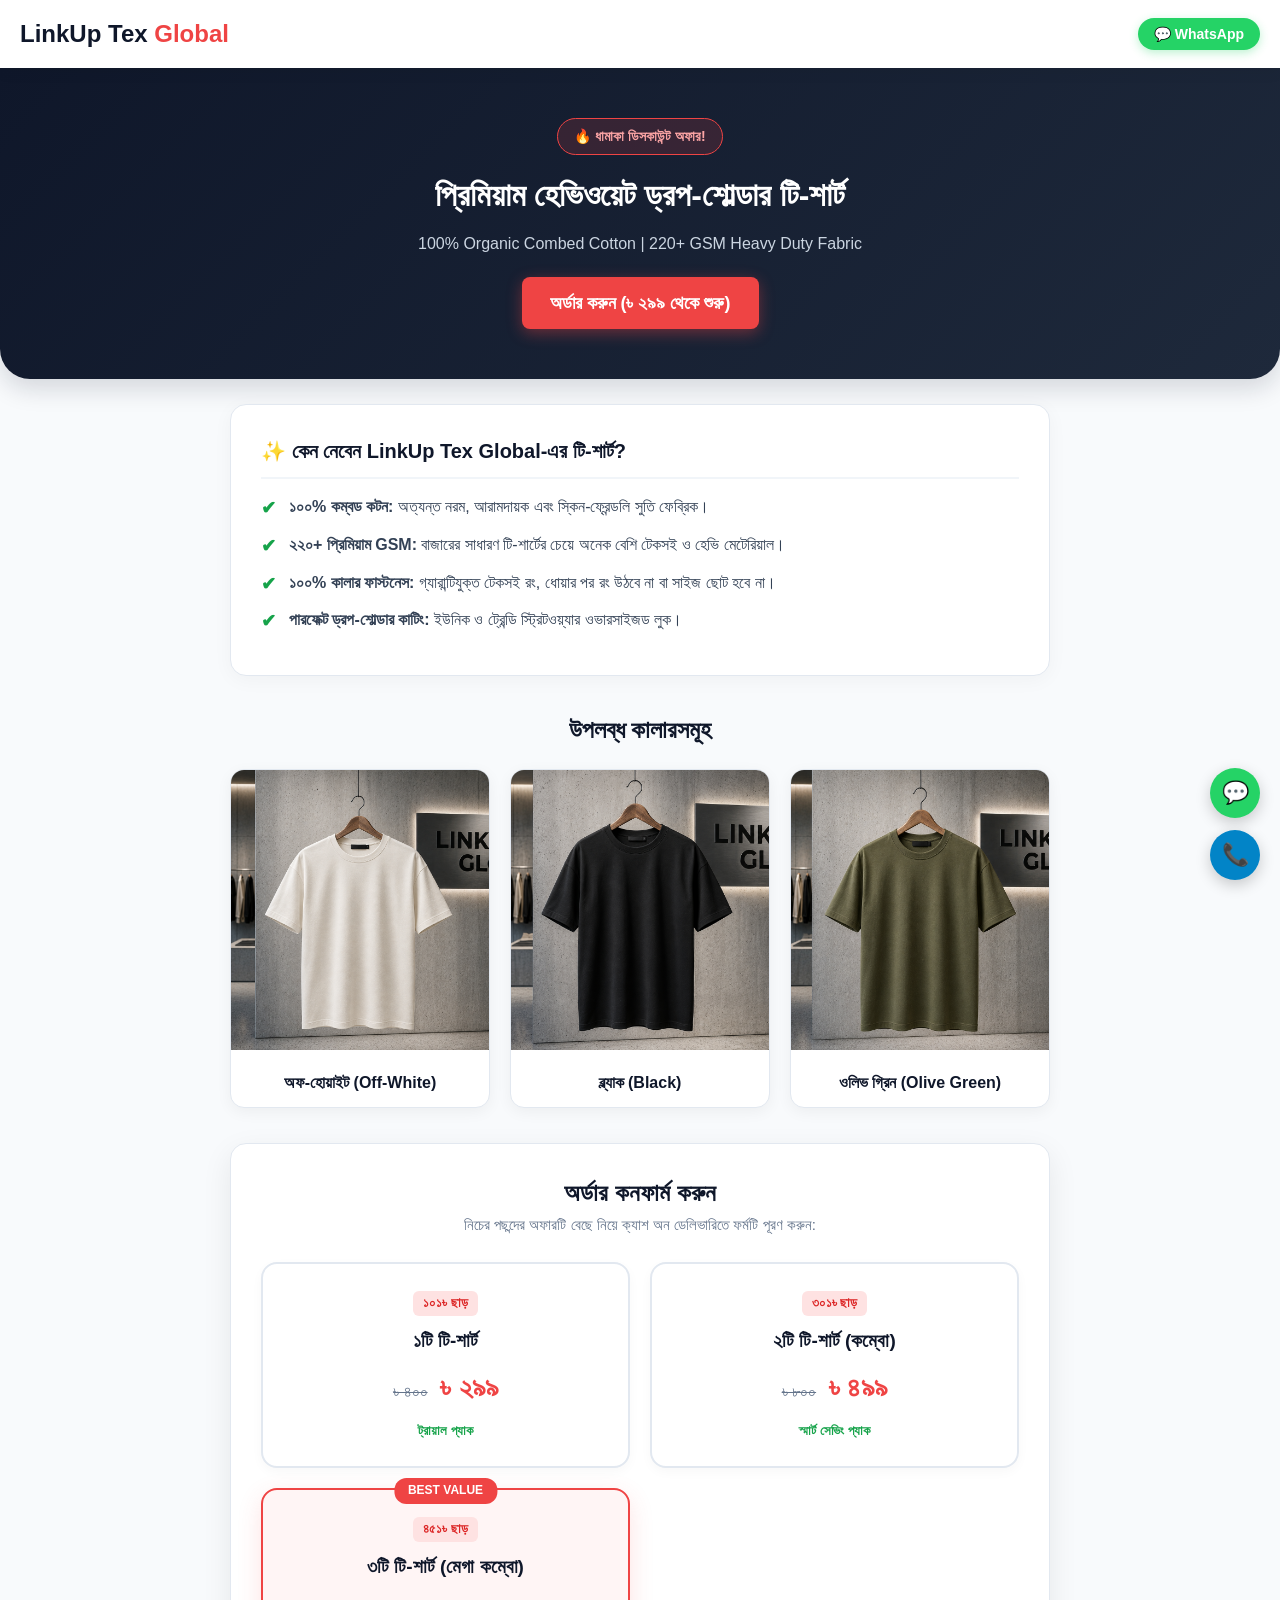
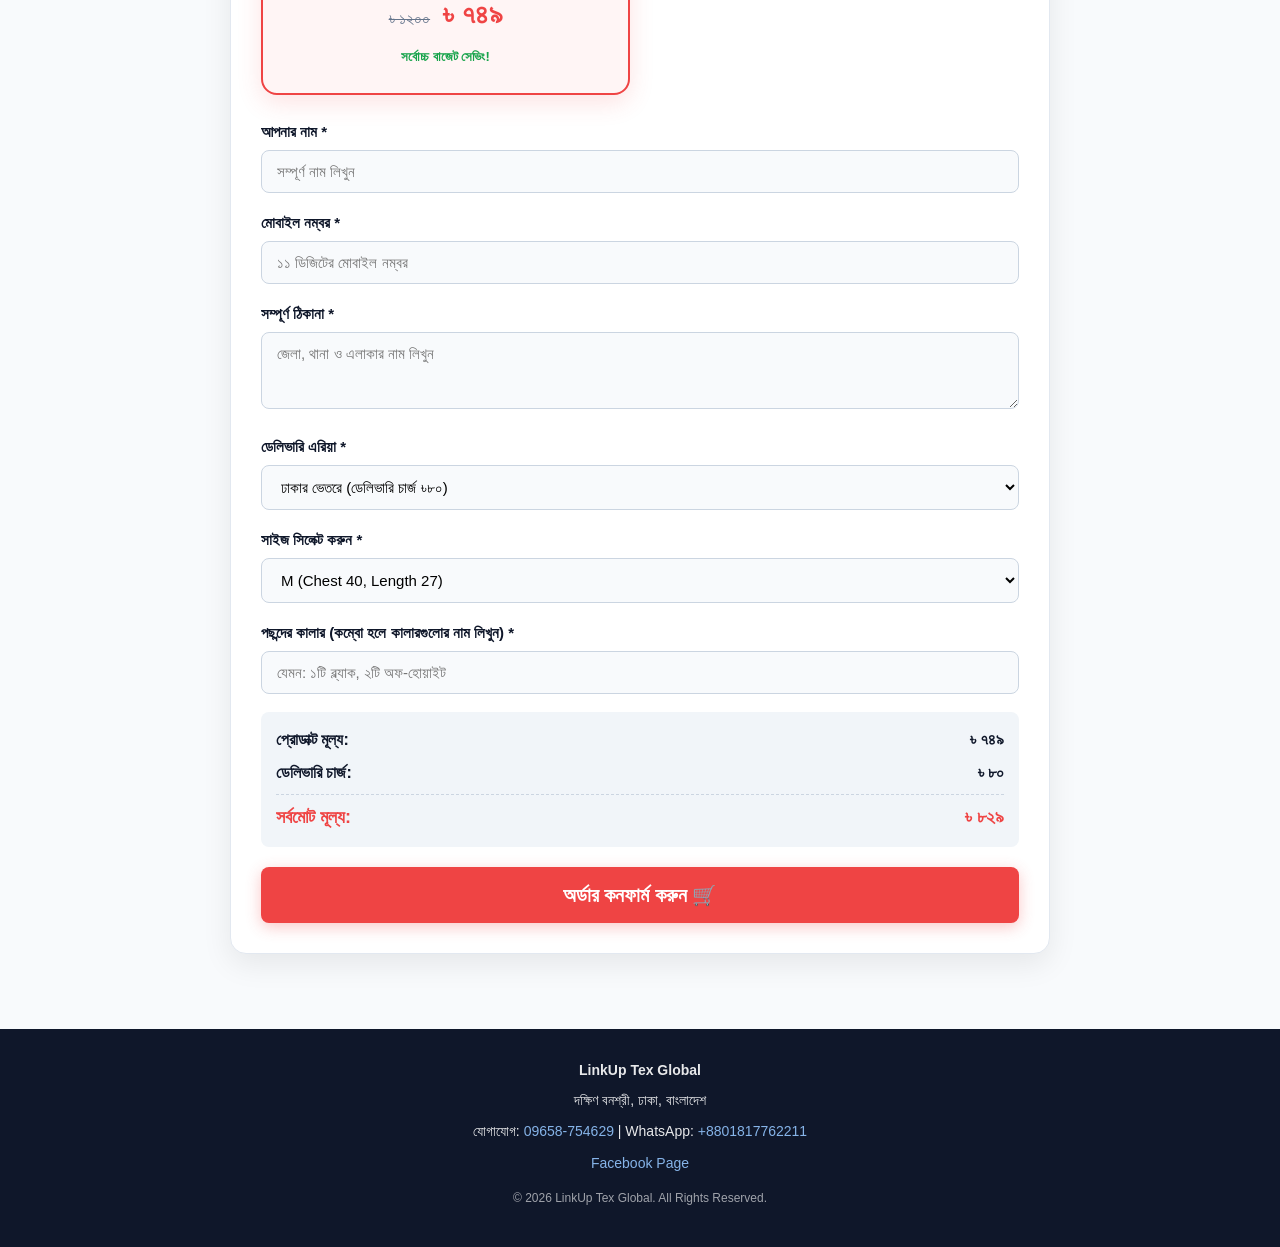
==== commit a06e7669: "Update index.html" ====
--- a/index.html
+++ b/index.html
@@ -87,7 +87,7 @@
 
         .container { max-width: 850px; margin: 0 auto; padding: 25px 15px; }
 
-        /* Offers Grid Section */
+        /* Section Title */
         .section-title {
             text-align: center;
             font-size: 24px;
@@ -96,11 +96,54 @@
             color: var(--primary);
         }
 
+        /* Features Section */
+        .product-features {
+            background: var(--card-bg);
+            border-radius: 16px;
+            padding: 30px;
+            box-shadow: 0 4px 20px rgba(0,0,0,0.04);
+            margin-bottom: 35px;
+            border: 1px solid #e2e8f0;
+        }
+        .product-features h3 { font-size: 20px; color: var(--primary); margin-bottom: 15px; border-bottom: 2px solid #f1f5f9; padding-bottom: 10px; }
+        .product-features ul { list-style: none; }
+        .product-features ul li {
+            margin-bottom: 12px;
+            font-size: 16px;
+            position: relative;
+            padding-left: 28px;
+            color: #334155;
+        }
+        .product-features ul li::before {
+            content: "✔";
+            position: absolute;
+            left: 0;
+            color: var(--success);
+            font-weight: bold;
+            font-size: 18px;
+        }
+
+        /* Product Gallery */
+        .product-gallery { display: grid; grid-template-columns: repeat(auto-fit, minmax(220px, 1fr)); gap: 20px; margin-bottom: 35px; }
+        .product-card {
+            background: var(--card-bg);
+            border-radius: 14px;
+            overflow: hidden;
+            box-shadow: 0 4px 15px rgba(0,0,0,0.05);
+            text-align: center;
+            border: 1px solid #e2e8f0;
+            transition: 0.3s;
+        }
+        .product-card:hover { transform: translateY(-3px); }
+        .product-card img { width: 100%; height: 280px; object-fit: cover; }
+        .product-card h4 { padding: 12px; font-size: 16px; font-weight: 600; color: var(--primary); }
+
+        /* Offers Grid Section */
         .offers-grid {
             display: grid;
             grid-template-columns: repeat(auto-fit, minmax(240px, 1fr));
             gap: 20px;
-            margin-bottom: 35px;
+            margin-bottom: 25px;
         }
         .offer-card {
             background: var(--card-bg);
@@ -148,48 +191,6 @@
         .current-price { font-size: 28px; font-weight: 800; color: var(--accent); }
         .offer-save { font-size: 13px; color: var(--success); font-weight: 700; }
 
-        /* Features Section */
-        .product-features {
-            background: var(--card-bg);
-            border-radius: 16px;
-            padding: 30px;
-            box-shadow: 0 4px 20px rgba(0,0,0,0.04);
-            margin-bottom: 35px;
-            border: 1px solid #e2e8f0;
-        }
-        .product-features h3 { font-size: 20px; color: var(--primary); margin-bottom: 15px; border-bottom: 2px solid #f1f5f9; padding-bottom: 10px; }
-        .product-features ul { list-style: none; }
-        .product-features ul li {
-            margin-bottom: 12px;
-            font-size: 16px;
-            position: relative;
-            padding-left: 28px;
-            color: #334155;
-        }
-        .product-features ul li::before {
-            content: "✔";
-            position: absolute;
-            left: 0;
-            color: var(--success);
-            font-weight: bold;
-            font-size: 18px;
-        }
-
-        /* Product Gallery */
-        .product-gallery { display: grid; grid-template-columns: repeat(auto-fit, minmax(220px, 1fr)); gap: 20px; margin-bottom: 35px; }
-        .product-card {
-            background: var(--card-bg);
-            border-radius: 14px;
-            overflow: hidden;
-            box-shadow: 0 4px 15px rgba(0,0,0,0.05);
-            text-align: center;
-            border: 1px solid #e2e8f0;
-            transition: 0.3s;
-        }
-        .product-card:hover { transform: translateY(-3px); }
-        .product-card img { width: 100%; height: 280px; object-fit: cover; }
-        .product-card h4 { padding: 12px; font-size: 16px; font-weight: 600; color: var(--primary); }
-
         /* Order Form Section */
         .order-section {
             background: var(--card-bg);
@@ -277,7 +278,7 @@
     <header class="navbar">
         <div class="logo">LinkUp Tex <span>Global</span></div>
         <div class="contact-btn">
-            <a href="https://wa.me/8809658754629" target="_blank" class="wa-btn">💬 WhatsApp</a>
+            <a href="https://wa.me/8801817762211" target="_blank" class="wa-btn">💬 WhatsApp</a>
         </div>
     </header>
 
@@ -290,41 +291,6 @@
     </section>
 
     <div class="container">
-        
-        <!-- অফার সিলেক্টর সেকশন -->
-        <div class="section-title">পছন্দের অফার সিলেক্ট করুন</div>
-        <div class="offers-grid">
-            <div class="offer-card" onclick="selectOffer(1, 299, this)">
-                <div class="discount-tag">১০১৳ ছাড়</div>
-                <div class="offer-title">১টি টি-শার্ট</div>
-                <div class="price-box">
-                    <span class="old-price">৳ ৪০০</span>
-                    <span class="current-price">৳ ২৯৯</span>
-                </div>
-                <div class="offer-save">ট্রায়াল প্যাক</div>
-            </div>
-
-            <div class="offer-card" onclick="selectOffer(2, 499, this)">
-                <div class="discount-tag">৩০১৳ ছাড়</div>
-                <div class="offer-title">২টি টি-শার্ট (কম্বো)</div>
-                <div class="price-box">
-                    <span class="old-price">৳ ৮০০</span>
-                    <span class="current-price">৳ ৪৯৯</span>
-                </div>
-                <div class="offer-save">স্মার্ট সেভিং প্যাক</div>
-            </div>
-
-            <div class="offer-card active" onclick="selectOffer(3, 749, this)">
-                <div class="popular-badge">BEST VALUE</div>
-                <div class="discount-tag">৪৫১৳ ছাড়</div>
-                <div class="offer-title">৩টি টি-শার্ট (মেগা কম্বো)</div>
-                <div class="price-box">
-                    <span class="old-price">৳ ১২০০</span>
-                    <span class="current-price">৳ ৭৪৯</span>
-                </div>
-                <div class="offer-save">সর্বোচ্চ বাজেট সেভিং!</div>
-            </div>
-        </div>
 
         <!-- প্রোডাক্ট বৈশিষ্ট্য সেকশন -->
         <div class="product-features">
@@ -341,24 +307,59 @@
         <div class="section-title">উপলব্ধ কালারসমূহ</div>
         <div class="product-gallery">
             <div class="product-card">
-                <img src="https://images.unsplash.com/photo-1521572267360-ee0c2909d518?w=500&auto=format&fit=crop" alt="Off White Drop Shoulder T-Shirt">
+                <img src="dropsholder.base.png" alt="Off White Drop Shoulder T-Shirt">
                 <h4>অফ-হোয়াইট (Off-White)</h4>
             </div>
             <div class="product-card">
-                <img src="https://images.unsplash.com/photo-1583743814966-8936f5b7be1a?w=500&auto=format&fit=crop" alt="Black Drop Shoulder T-Shirt">
+                <img src="dropsholder.black.png" alt="Black Drop Shoulder T-Shirt">
                 <h4>ব্ল্যাক (Black)</h4>
             </div>
             <div class="product-card">
-                <img src="https://images.unsplash.com/photo-1618354691373-d851c5c3a990?w=500&auto=format&fit=crop" alt="Olive Green Drop Shoulder T-Shirt">
+                <img src="dropsholder.olive.png" alt="Olive Green Drop Shoulder T-Shirt">
                 <h4>ওলিভ গ্রিন (Olive Green)</h4>
             </div>
         </div>
 
-        <!-- অর্ডার ফর্ম সেকশন -->
+        <!-- অর্ডার ও কম্বো অফার সেকশন -->
         <section class="order-section" id="order">
             <h2>অর্ডার কনফার্ম করুন</h2>
-            <p>ক্যাশ অন ডেলিভারিতে নিতে নিচের ফর্মটি সঠিকভাবে পূরণ করুন:</p>
-
+            <p>নিচের পছন্দের অফারটি বেছে নিয়ে ক্যাশ অন ডেলিভারিতে ফর্মটি পূরণ করুন:</p>
+
+            <!-- কম্বো অফার সিলেক্টর (অর্ডারের ঠিক উপরে) -->
+            <div class="offers-grid">
+                <div class="offer-card" onclick="selectOffer(1, 299, this)">
+                    <div class="discount-tag">১০১৳ ছাড়</div>
+                    <div class="offer-title">১টি টি-শার্ট</div>
+                    <div class="price-box">
+                        <span class="old-price">৳ ৪০০</span>
+                        <span class="current-price">৳ ২৯৯</span>
+                    </div>
+                    <div class="offer-save">ট্রায়াল প্যাক</div>
+                </div>
+
+                <div class="offer-card" onclick="selectOffer(2, 499, this)">
+                    <div class="discount-tag">৩০১৳ ছাড়</div>
+                    <div class="offer-title">২টি টি-শার্ট (কম্বো)</div>
+                    <div class="price-box">
+                        <span class="old-price">৳ ৮০০</span>
+                        <span class="current-price">৳ ৪৯৯</span>
+                    </div>
+                    <div class="offer-save">স্মার্ট সেভিং প্যাক</div>
+                </div>
+
+                <div class="offer-card active" onclick="selectOffer(3, 749, this)">
+                    <div class="popular-badge">BEST VALUE</div>
+                    <div class="discount-tag">৪৫১৳ ছাড়</div>
+                    <div class="offer-title">৩টি টি-শার্ট (মেগা কম্বো)</div>
+                    <div class="price-box">
+                        <span class="old-price">৳ ১২০০</span>
+                        <span class="current-price">৳ ৭৪৯</span>
+                    </div>
+                    <div class="offer-save">সর্বোচ্চ বাজেট সেভিং!</div>
+                </div>
+            </div>
+
+            <!-- ফর্ম -->
             <form onsubmit="sendToWhatsApp(event)" class="order-form">
                 <label for="name">আপনার নাম *</label>
                 <input type="text" id="name" placeholder="সম্পূর্ণ নাম লিখুন" required>
@@ -416,7 +417,7 @@
     <footer>
         <p><strong>LinkUp Tex Global</strong></p>
         <p>দক্ষিণ বনশ্রী, ঢাকা, বাংলাদেশ</p>
-        <p>যোগাযোগ: <a href="tel:+8809658754629">09658-754629</a> | WhatsApp: <a href="https://wa.me/8801817762211">+880 1817-762211</a></p>
+        <p>যোগাযোগ: <a href="tel:+8809658754629">09658-754629</a> | WhatsApp: <a href="https://wa.me/8801817762211">+8801817762211</a></p>
         <p style="margin-top: 10px;">
             <a href="https://www.facebook.com/linkuptexglobal" target="_blank">Facebook Page</a>
         </p>
@@ -463,7 +464,7 @@
             const colors = document.getElementById('colors').value;
             const grandTotal = selectedPrice + deliveryCharge;
 
-            const whatsappNumber = "8809658754629";
+            const whatsappNumber = "8801817762211";
             
             const message = `*নতুন অর্ডার (LinkUp Tex Global)*%0A%0A` +
                 `*নাম:* ${encodeURIComponent(name)}%0A` +
